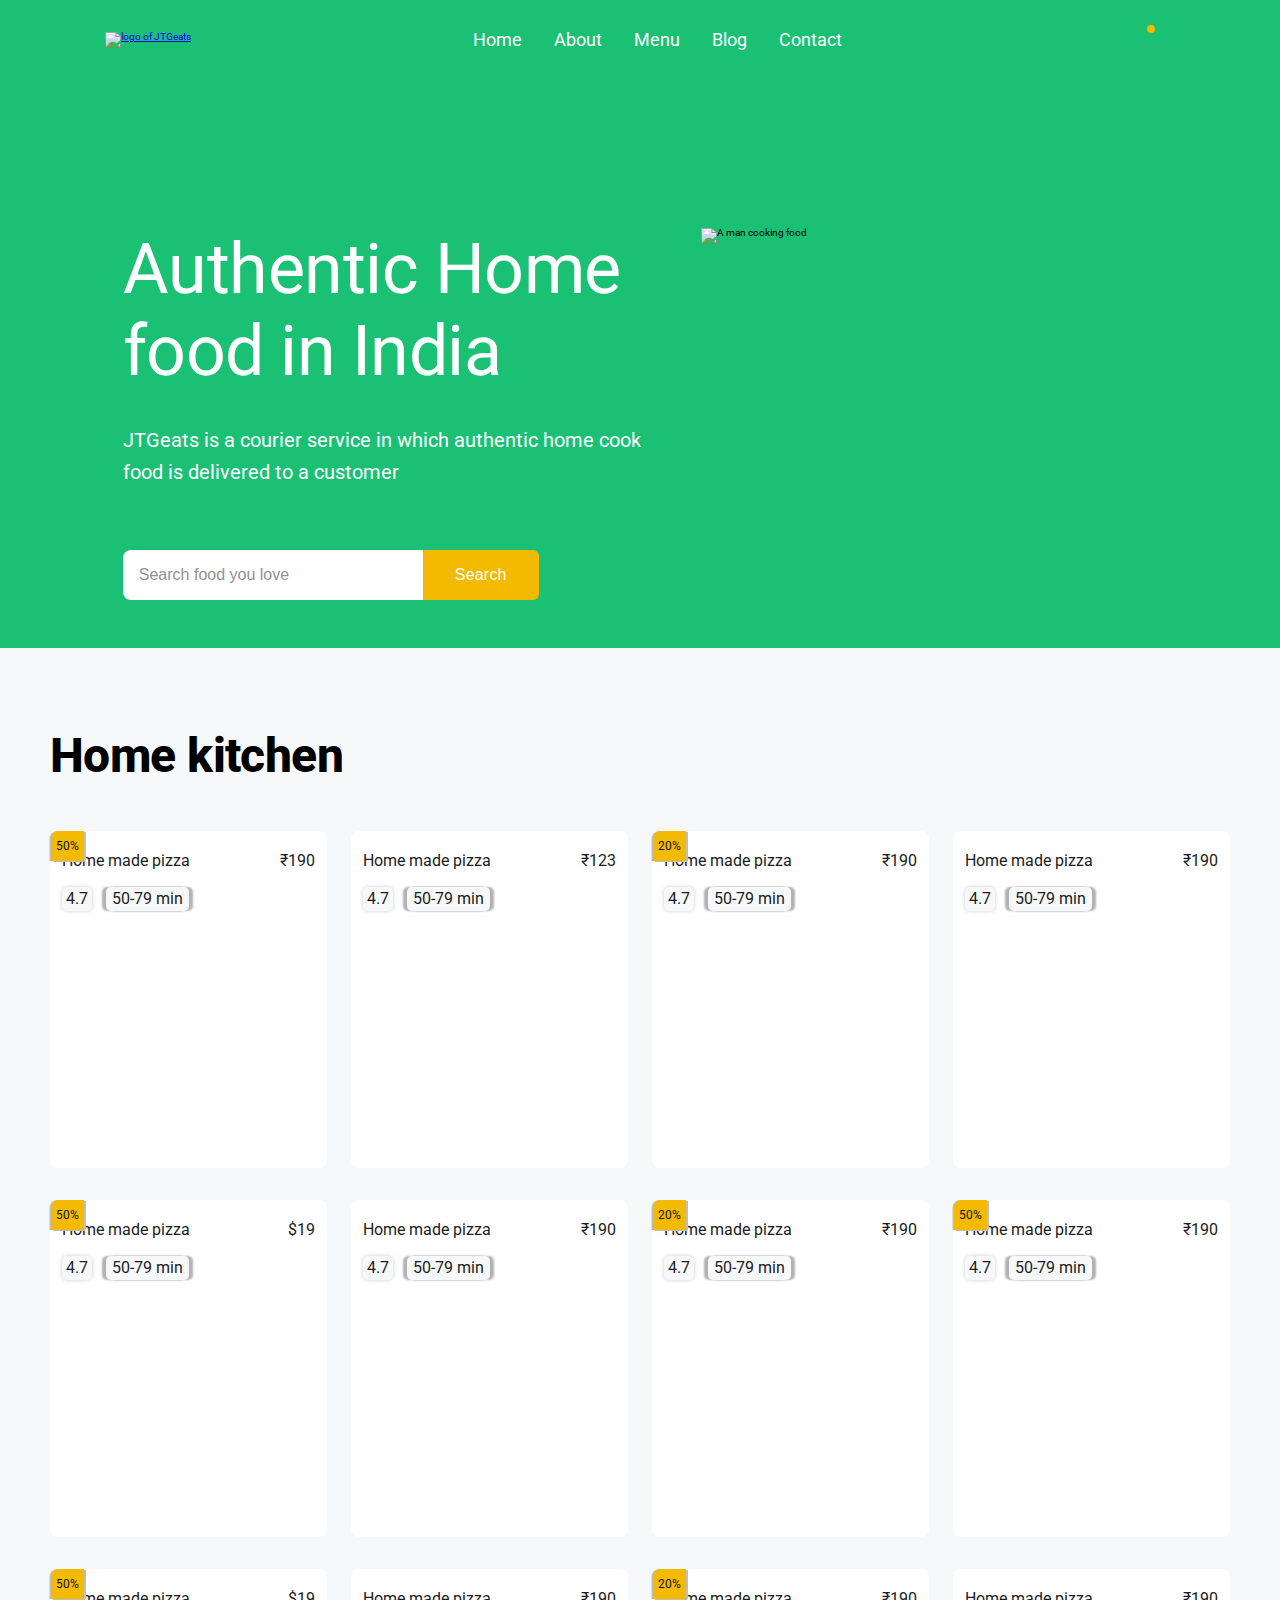
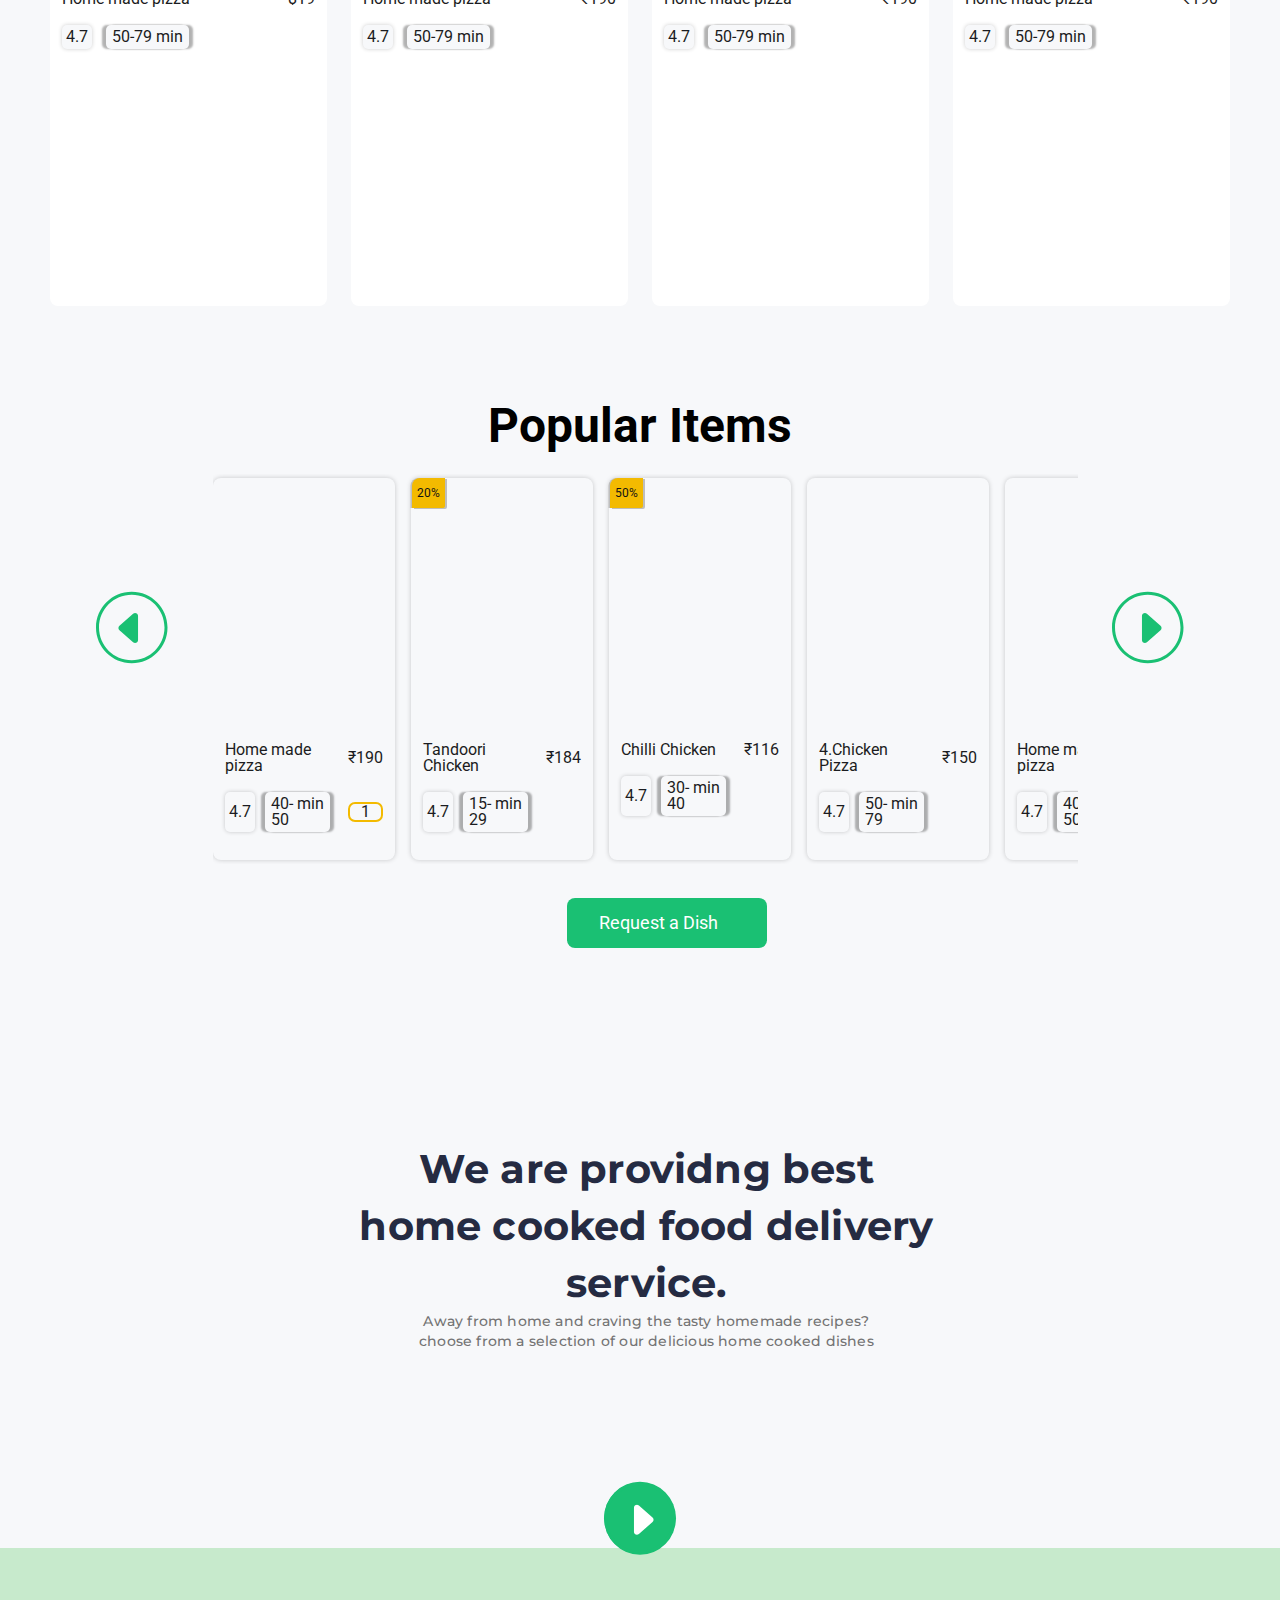
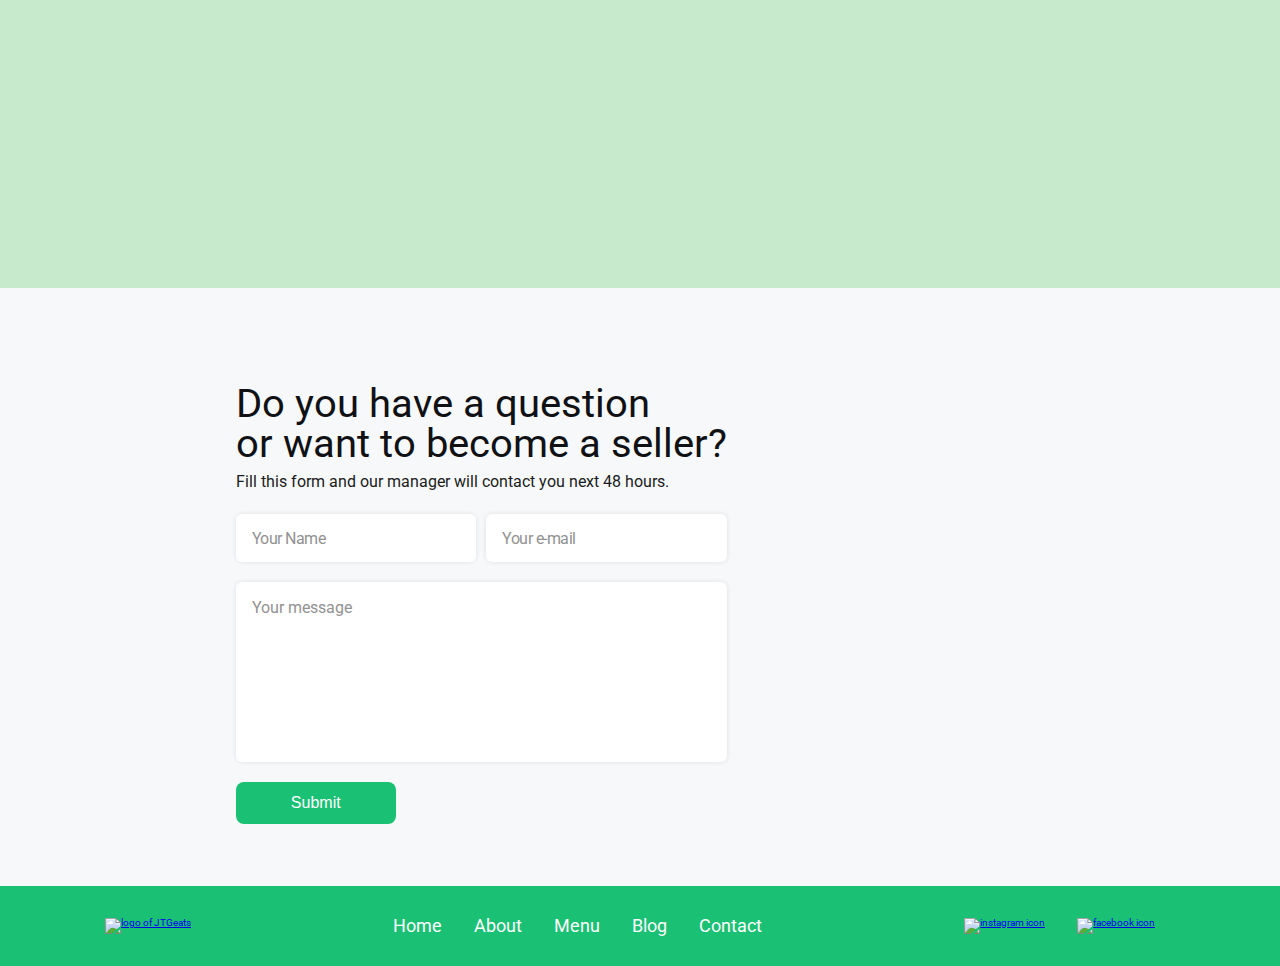
==== index.html @ e644f42d "Add files via upload" ====
<!DOCTYPE html>
<html lang="en">

<head>
  <meta charset="UTF-8" />
  <meta http-equiv="X-UA-Compatible" content="IE=edge" />
  <meta name="viewport" content="width=device-width, initial-scale=1.0" />
  <link rel="preconnect" href="https://fonts.googleapis.com" />
  <link rel="preconnect" href="https://fonts.gstatic.com" crossorigin />
  <link href='http://fonts.googleapis.com/css?family=Roboto:400,900,700,500,300,100' rel='stylesheet' type='text/css'>
  <title>JTGeats</title>
  <link rel="stylesheet" href="style.css" />
</head>

<body>
  <!-- header section -->
  <header class="header" id="home">
    <div>
    <a href="#"><img src="./icons/Logo.svg" alt=" logo of JTGeats" class="logo"></a>
    </div>
    <!-- NAVBAR -->
    <nav class="main-nav">
      <ul class="main-nav-list">
        <li><a class="main-nav-link" href="#">Home</a></li>
        <li><a class="main-nav-link" href="#">About</a></li>
        <li><a class="main-nav-link" href="#">Menu</a></li>
        <li><a class="main-nav-link" href="#">Blog</a></li>
        <li><a class="main-nav-link" href="#">Contact</a></li>
      </ul>
    </nav>
    <div>
      <ul class="cart_search-box">
        <li><a class="nav-search-box" href="#"><img src="./icons/Search.svg" alt=""></a></li>
        <li><a class="nav-cart-box" href="#"><img src="./icons/Cart.svg" alt=""></a></li>
      </ul>
    </div>
  </header>


  <!-- main function -->
  <main style="background: #F7F8FA;">

    <!-- LANDING PAGE -->
    <!-- character section -->
    <section class="character-section">
      <div class="character">
        <div class="character-text-box">
          <h1 class="main-line">Authentic Home food in India</h1>
          <p class="descripion">
            JTGeats is a courier service in which authentic home cook food is
            delivered to a customer
          </p>
          <div class="character-cta">
            <input placeholder="Search food you love" class="search-box" type="text" />
            <button class="btn">Search</input>
          </div>
        </div>

        <div class="character-img-box">
          <img class="character-image" src="./icons/cooking.svg" alt="A man cooking food" />
        </div>
      </div>
    </section>

    <section class="home-kitchen">
      <div class="container">
        <h2 class="heading-secondary">Home kitchen</h2>
      </div>

      <div class=" kitchen-items container">

        <div class="meal grid">
          <div class="item discount discount-50">
            <img class="meal-img" src="./images/home-made pizza-1.png" alt="" />
            <div class="meal-attribute">
              <p class="meal-title">Home made pizza</p>
              <p class="meal-price">₹190</p>
              <div class="meal-status">
                <p class="review">
                  <img src="./icons/star.svg" alt="">4.7
                </p>
                <p class="slide-time">
                  <span>50-79</span>
                  <span>min</span>
                </p>
              </div>
              <a href="#cart.html" class="add-cart-btn">
                <img src="./icons/plus.svg" alt="">
              </a>
            </div>
          </div>
          <div class="item">
            <img class="meal-img" src="./images/home-made pizza-2.png" alt="" />
            <div class="meal-attribute">
              <p class="meal-title">Home made pizza</p>
              <p class="meal-price">₹123</p>
              <div class="meal-status">
                <p class="review">
                  <img src="./icons/star.svg" alt="">4.7
                </p>
                <p class="time">50-79 min</p>
              </div>
              <a href="#cart.html" class="add-cart-btn">
                <img src="./icons/plus.svg" alt="">
              </a>
            </div>
          </div>
          <div class="item discount discount-20">
            <img class="meal-img" src="./images/home made-pizza-3.png" alt="" />
            <div class="meal-attribute">
              <p class="meal-title">Home made pizza</p>
              <p class="meal-price">₹190</p>
              <div class="meal-status">
                <p class="review">
                  <img src="./icons/star.svg" alt="">4.7
                </p>
                <p class="time">50-79 min</p>
              </div>
              <a href="#cart.html" class="add-cart-btn">
                <img src="./icons/plus.svg" alt="">
              </a>
            </div>
          </div>
          <div class="item ">
            <img class="meal-img" src="./images/home-made pizza-4.png" alt="" />
            <div class="meal-attribute">
              <p class="meal-title">Home made pizza</p>
              <p class="meal-price">₹190</p>
              <div class="meal-status">
                <p class="review">
                  <img src="./icons/star.svg" alt="">4.7
                </p>
                <p class="time">50-79 min</p>
              </div>
              <a href="#cart.html" class="add-cart-btn">
                <img src="./icons/plus.svg" alt="">
              </a>
            </div>
          </div>
          <div class="item discount discount-50">
            <img class="meal-img" src="./images/home-made pizza-5.png" alt="" />
            <div class="meal-attribute">
              <p class="meal-title">Home made pizza</p>
              <p class="meal-price">$19</p>
              <div class="meal-status">
                <p class="review">
                  <img src="./icons/star.svg" alt="">4.7
                </p>
                <p class="time">50-79 min</p>
              </div>
              <a href="#cart.html" class="add-cart-btn">
                <img src="./icons/plus.svg" alt="">
              </a>
            </div>
          </div>
          <div class="item">
            <img class="meal-img" src="./images/home-made pizza-6.png" alt="" />
            <div class="meal-attribute">
              <p class="meal-title">Home made pizza</p>
              <p class="meal-price">₹190</p>
              <div class="meal-status">
                <p class="review">
                  <img src="./icons/star.svg" alt="">4.7
                </p>
                <p class="time">50-79 min</p>
              </div>
              <a href="#cart.html" class="add-cart-btn">
                <img src="./icons/plus.svg" alt="">
              </a>
            </div>
          </div>
          <div class="item discount discount-20">
            <img class="meal-img" src="./images/home-made pizza-7.png" alt="" />
            <div class="meal-attribute">
              <p class="meal-title">Home made pizza</p>
              <p class="meal-price">₹190</p>
              <div class="meal-status">
                <p class="review">
                  <img src="./icons/star.svg" alt="">4.7
                </p>
                <p class="time">50-79 min</p>
              </div>
              <a href="#cart.html" class="add-cart-btn">
                <img src="./icons/plus.svg" alt="">
              </a>
            </div>
          </div>
          <div class="item discount discount-50">
            <img class="meal-img" src="./images/home-made pizza-4.png" alt="" />
            <div class="meal-attribute">
              <p class="meal-title">Home made pizza</p>
              <p class="meal-price">₹190</p>
              <div class="meal-status">
                <p class="review">
                  <img src="./icons/star.svg" alt="">4.7
                </p>
                <p class="time">50-79 min</p>
              </div>
              <a href="#cart.html" class="add-cart-btn">
                <img src="./icons/plus.svg" alt="">
              </a>
            </div>
          </div>
          <div class="item discount discount-50">
            <img class="meal-img" src="./images/home-made pizza-1.png" alt="" />
            <div class="meal-attribute">
              <p class="meal-title">Home made pizza</p>
              <p class="meal-price">$19</p>
              <div class="meal-status">
                <p class="review">
                  <img src="./icons/star.svg" alt="">4.7
                </p>
                <p class="time">50-79 min</p>
              </div>
              <a href="#cart.html" class="add-cart-btn">
                <img src="./icons/plus.svg" alt="">
              </a>
            </div>
          </div>
          <div class="item">
            <img class="meal-img" src="./images/home-made pizza-2.png" alt="" />
            <div class="meal-attribute">
              <p class="meal-title">Home made pizza</p>
              <p class="meal-price">₹190</p>
              <div class="meal-status">
                <p class="review">
                  <img src="./icons/star.svg" alt="">4.7
                </p>
                <p class="time">50-79 min</p>
              </div>
              <a href="#cart.html" class="add-cart-btn">
                <img src="./icons/plus.svg" alt="">
              </a>
            </div>
          </div>
          <div class="item discount discount-20">
            <img class="meal-img" src="./images/home-made pizza-7.png" alt="" />
            <div class="meal-attribute">
              <p class="meal-title">Home made pizza</p>
              <p class="meal-price">₹190</p>
              <div class="meal-status">
                <p class="review">
                  <img src="./icons/star.svg" alt="">4.7
                </p>
                <p class="time">50-79 min</p>
              </div>
              <a href="#cart.html" class="add-cart-btn">
                <img src="./icons/plus.svg" alt="">
              </a>
            </div>
          </div>
          <div class="item">
            <img class="meal-img" src="./images/home-made pizza-6.png" alt="" />
            <div class="meal-attribute">
              <p class="meal-title">Home made pizza</p>
              <p class="meal-price">₹190</p>
              <div class="meal-status">
                <p class="review">
                  <img src="./icons/star.svg" alt="">4.7
                </p>
                <p class="time">50-79 min</p>
              </div>
              <a href="#cart.html" class="add-cart-btn">
                <img src="./icons/plus.svg" alt="">
              </a>
            </div>
          </div>

        </div>
      </div>

      <div class="popular-item">
        <div class="heading-tertiary">
          <h2>Popular items</h2>
        </div>
        <div class="box">
          <div class="popular-items">
            <div class=" slide-item  slide-1">
              <img class="slide-meal-img" src="./images/home-made pizza-1.png" alt="" />
              <div class="slide-meal-attribute">
                <p class="slide-meal-title">Home made pizza</p>
                <p class="slide-meal-price">₹190</p>
                <div class="slide-meal-status">
                  <p class="review">
                    <img src="./icons/star.svg" alt="">4.7
                  </p>
                  <p class="slide-time">
                    <span>40-50</span>
                    <span>min</span>
                  </p>
                </div>
                <div class="add-to-cart">
                  <a href=""><img src="./icons/minus.svg" alt=""></a>
                  <span>1</span>
                  <a href="#cart.html" class="slide-add-cart-btn">
                    <img src="./icons/plus.svg" alt="">
                  </a>
                </div>
              </div>
            </div>

            <div class=" slide-item discount discount-20 slide-1">
              <img class="slide-meal-img" src="./images/tandoor.png" alt="" />
              <div class="slide-meal-attribute">
                <p class="slide-meal-title">Tandoori Chicken</p>
                <p class="slide-meal-price">₹184</p>
                <div class="slide-meal-status">
                  <p class="review">
                    <img src="./icons/star.svg" alt="">4.7
                  </p>
                  <p class="slide-time">
                    <span>15-29</span>
                    <span>min</span>
                  </p>
                </div>
                <a href="#cart.html" class="slide-add-cart-btn">
                  <img src="./icons/plus.svg" alt="">
                </a>
              </div>
            </div>

            <div class=" slide-item slide-1 discount discount-50">
              <img class="slide-meal-img" src="./images/tandoori chicken.png" alt="" />
              <div class="slide-meal-attribute">
                <p class="slide-meal-title">Chilli Chicken</p>
                <p class="slide-meal-price">₹116</p>
                <div class="slide-meal-status">
                  <p class="review">
                    <img src="./icons/star.svg" alt="">4.7
                  </p>
                  <p class="slide-time">
                    <span>30-40</span>
                    <span>min</span>
                  </p>
                </div>
                <a href="#cart.html" class="slide-add-cart-btn">
                  <img src="./icons/plus.svg" alt="">
                </a>
              </div>
            </div>

            <div class=" slide-item slide-1">
              <img class="slide-meal-img" src="./images/home-made pizza-2.png" alt="" />
              <div class="slide-meal-attribute">
                <p class="slide-meal-title">4.Chicken Pizza</p>
                <p class="slide-meal-price">₹150</p>
                <div class="slide-meal-status">
                  <p class="review">
                    <img src="./icons/star.svg" alt="">4.7
                  </p>
                  <p class="slide-time">
                    <span>50-79</span>
                    <span>min</span>
                  </p>
                </div>
                <a href="#cart.html" class="slide-add-cart-btn">
                  <img src="./icons/plus.svg" alt="">
                </a>
              </div>
            </div>

            <div class=" slide-item  slide-1">
              <img class="slide-meal-img" src="./images/home-made pizza-1.png" alt="" />
              <div class="slide-meal-attribute">
                <p class="slide-meal-title">Home made pizza</p>
                <p class="slide-meal-price">₹190</p>
                <div class="slide-meal-status">
                  <p class="review">
                    <img src="./icons/star.svg" alt="">4.7
                  </p>
                  <p class="slide-time">
                    <span>40-50</span>
                    <span>min</span>
                  </p>
                </div>
                <div class="add-to-cart">
                  <a href=""><img src="./icons/minus.svg" alt=""></a>
                  <span>1</span>
                  <a href="#cart.html" class="slide-add-cart-btn">
                    <img src="./icons/plus.svg" alt="">
                  </a>
                </div>
              </div>
            </div>

            <div class=" slide-item slide-1 discount discount-20">
              <img class="slide-meal-img" src="./images/home-made pizza-2.png" alt="" />
              <div class="slide-meal-attribute">
                <p class="slide-meal-title">5.Chicken Pizza</p>
                <p class="slide-meal-price">₹150</p>
                <div class="slide-meal-status">
                  <p class="review">
                    <img src="./icons/star.svg" alt="">4.7
                  </p>
                  <p class="time">50-79 min</p>
                </div>
                <a href="#" class="slide-add-cart-btn">
                  <img src="./icons/plus.svg" alt="">
                </a>
              </div>
            </div>
            <div class="left-slider">
              <span class="left">

                <svg class="circle circle-left" width="72" height="73" viewBox="0 0 72 73" fill="none"
                  xmlns="http://www.w3.org/2000/svg">
                  <path fill-rule="evenodd" clip-rule="evenodd"
                    d="M3 36.5C3 18.4127 17.6627 3.75 35.75 3.75C53.8373 3.75001 68.5 18.4127 68.5 36.5C68.5 54.5873 53.8373 69.25 35.75 69.25C17.6627 69.25 2.99999 54.5873 3 36.5ZM-4.50403e-06 36.5C-2.77794e-06 16.7558 16.0058 0.750003 35.75 0.750005C55.4942 0.750006 71.5 16.7558 71.5 36.5C71.5 56.2442 55.4942 72.25 35.75 72.25C16.0058 72.25 -6.23012e-06 56.2442 -4.50403e-06 36.5Z"
                    fill="" />
                </svg>
                <svg class="left-btn" width="21" height="31" viewBox="0 0 21 31" fill=""
                  xmlns="http://www.w3.org/2000/svg">
                  <path
                    d="M1.95939 17.7059C0.594848 16.5108 0.594847 14.3875 1.95939 13.1924L15.5966 1.24827C17.5361 -0.450387 20.5732 0.926898 20.5732 3.50505L20.5732 27.3932C20.5732 29.9714 17.5361 31.3487 15.5966 29.65L1.95939 17.7059Z"
                    fill="" />
                </svg>
              </span>
            </div>

            <div class="right-slider">
              <span class="right">
                <svg class="circle circle-right" width="72" height="73" viewBox="0 0 72 73" fill="none"
                  xmlns="http://www.w3.org/2000/svg">
                  <path fill-rule="evenodd" clip-rule="evenodd"
                    d="M3 36.5C3 18.4127 17.6627 3.75 35.75 3.75C53.8373 3.75001 68.5 18.4127 68.5 36.5C68.5 54.5873 53.8373 69.25 35.75 69.25C17.6627 69.25 2.99999 54.5873 3 36.5ZM-4.50403e-06 36.5C-2.77794e-06 16.7558 16.0058 0.750003 35.75 0.750005C55.4942 0.750006 71.5 16.7558 71.5 36.5C71.5 56.2442 55.4942 72.25 35.75 72.25C16.0058 72.25 -6.23012e-06 56.2442 -4.50403e-06 36.5Z"
                    fill="" />
                </svg>

                <!-- <img src="./icons/right.svg" class="right-btn" alt=""> -->
                <svg class="right-btn" width="21" height="31" viewBox="0 0 21 31" fill=""
                  xmlns="http://www.w3.org/2000/svg">
                  <path
                    d="M19.0406 13.2941C20.4052 14.4892 20.4052 16.6125 19.0406 17.8077L5.40338 29.7517C3.46393 31.4504 0.426783 30.0731 0.426783 27.495L0.426784 3.60678C0.426784 1.02863 3.46393 -0.348662 5.40338 1.34999L19.0406 13.2941Z"
                    fill="" />
                </svg>
              </span>
            </div>

          </div>
        </div>
      </div>

      <div class="order-dish-btn " style="margin: 0 0 0 41.3%">
        <a class="cta-btn" href="#home">Request a Dish</a>
      </div>
    </section>

    <section class="section-service">

      <div class=" section-serivces">
        <div class="service-box">

          <div class="service-description">
            <h2 class="heading-tertiary-h2">
              <span>We are providng best </span>
              <span>home cooked food delivery service.</span>
            </h2>

            <p class="our-service description">
              <span> Away from home and craving the tasty homemade recipes?</span>
              <span>
                choose from a selection of our delicious home cooked dishes
              </span>
            </p>
          </div>

          <div class="cover">

            <span class="right paused-btn">
              <svg class="circle circle-right filled-circle" width="72" height="73" viewBox="0 0 72 73" fill="none"
                xmlns="http://www.w3.org/2000/svg">
                <path fill-rule="evenodd" clip-rule="evenodd"
                  d="M3 36.5C3 18.4127 17.6627 3.75 35.75 3.75C53.8373 3.75001 68.5 18.4127 68.5 36.5C68.5 54.5873 53.8373 69.25 35.75 69.25C17.6627 69.25 2.99999 54.5873 3 36.5ZM-4.50403e-06 36.5C-2.77794e-06 16.7558 16.0058 0.750003 35.75 0.750005C55.4942 0.750006 71.5 16.7558 71.5 36.5C71.5 56.2442 55.4942 72.25 35.75 72.25C16.0058 72.25 -6.23012e-06 56.2442 -4.50403e-06 36.5Z"
                  fill="" />
              </svg>

              <!-- <img src="./icons/right.svg" class="right-btn" alt=""> -->
              <svg class="right-btn paused" width="21" height="31" viewBox="0 0 21 31" fill=""
                xmlns="http://www.w3.org/2000/svg">
                <path
                  d="M19.0406 13.2941C20.4052 14.4892 20.4052 16.6125 19.0406 17.8077L5.40338 29.7517C3.46393 31.4504 0.426783 30.0731 0.426783 27.495L0.426784 3.60678C0.426784 1.02863 3.46393 -0.348662 5.40338 1.34999L19.0406 13.2941Z"
                  fill="" />
              </svg>
            </span>


            <video class="cover-video" width="650" height="400">
              <source src="./videos/fresh home made.mp4" type="video/mp4">

            </video>

            <audio class="audio">
              <source src="./videos/audio.mp3" type="audio/mpeg">
            </audio>
          </div>
        </div>

      </div>
    </section>

    <section class="contact-us">
      <div class="contact-container">
        <div class="contact-left-section">
          <div class="contact">
            <h3 class="contact-heading"> <span>
                Do you have a question </span>
              <span>
                or want to become a seller?
              </span>
            </h3>


            <p class="contact-description description">
              Fill this form and our manager will contact you next 48 hours.
            </p>
          </div>

          <form action="">
            <input type="text" class="your-name" placeholder="Your Name">
            <input class="your-email" type="email" name="" id="" placeholder="Your e-mail">
            <!-- <input type="textarea" class="text-area" name="" id="" cols="30" rows="10"> -->
            <textarea class="text-area" name="" id="" placeholder="Your message"></textarea>
            <input type="submit" class="submit-btn">
          </form>
        </div>

        <div class="contact-right-section">
          <img src="./icons/Food delivery illustration.svg" alt="">

        </div>
      </div>

    </section>
  </main>

  <footer class="header">
    <a href="#"><img src="./icons/Logo.svg" alt=" logo of JTGeats" class="logo"></a>
    </div>

    <nav class="main-nav">
      <ul class="main-nav-list">
        <li><a class="main-nav-link" href="#">Home</a></li>
        <li><a class="main-nav-link" href="#">About</a></li>
        <li><a class="main-nav-link" href="#">Menu</a></li>
        <li><a class="main-nav-link" href="#">Blog</a></li>
        <li><a class="main-nav-link" href="#">Contact</a></li>
      </ul>
    </nav>
    <div>
      <ul class="cart_search-box">
        <li><a class="nav-search-box" href="https://www.facebook.com/" target="_blank"><img src="./icons/Facebook.svg"
              alt="instagram icon"></a></li>
        <li><a class="" href="https://www.instagram.com/" target="_blank"><img src="./icons/instagram.svg"
              alt="facebook icon"></a></li>
      </ul>
    </div>
  </footer>

  <div class="add-to-modal hidden container">

    <h2 class="heading-tertiary modal__heading"> Request a Dish</h2>
    <form class="modal__form">
      <div class="for-name">
        <label class="name-label">Name&sstarf;</label>
        <input placeholder="Enter name of the dish" class="dish-name" type="text" />
      </div>

      <div class=" for-url">
        <label class="image-label">Upload an image</label>
        <input placeholder="Paste the url" class="dish-name" type="url" />
      </div>

    </form>

    <div class="modal-btn">
      <button class="cancel-btn btn--close-modal">Cancel</button>
      <button class="modal-submit btn--close-modal submit-btn">Submit Request</button>
    </div>
  </div>
  <div class="overlay hidden"></div>




  <div class="cart-modal hidden">
    <img src="./icons/akar-icons_shopping-bag.svg" alt="">
    <h2 class="headint-tertiary">Cart is Empty</h2>
    <h3 class="headint-tertiary-1">Add some items to the card to checkout</h3>
    <button class="submit-btn back-to-menu">Back to menu</button>
  </div>


  <script src="script.js"></script>
</body>

</html>
---- style.css ----
/* 𝕄𝔸𝔻𝔼 𝔹𝕐 𝕄𝕌𝕂𝕌ℕ𝔻 𝕊ℍ𝕌𝕂𝕃𝔸 */


/* importing required fonts */

@import url('https://fonts.googleapis.com/css2?family=Montserrat:wght@700&display=swap');
@import url('https://fonts.googleapis.com/css2?family=Montserrat:wght@500&display=swap');

/* Global reset */
* {
  padding: 0;
  margin: 0;
  box-sizing: border-box;
}

html {
  /* user's browser font-size setting */
  font-size: 62.5%;
}

body {
  /* defaults */
  font-family: "Roboto", sans-serif;
  line-height: 1;
  font-weight: 400;

}

/*------------------------ COMPONENTs ----------------------------------*/

/* default container */
.container {
  max-width: 120rem;
  margin: 0 auto;
  padding: 0 1rem;
}

/* grid */
.grid {
  display: grid;
  grid-template-columns: repeat(auto-fit, minmax(277px, 1fr));
  align-items: center;
  gap: 24px;
}

/* Slogan line main heading  */
.main-line {
  color: #fff;
  font-size: 6.2rem;
  font-weight: 600;
  letter-spacing: -0.5px;
  line-height: 1.05;
  margin: 0 0 3.2rem 0;
}

.btn {
  display: inline-block;
  color: #fff;
  font-size: 1.6rem;
  letter-spacing: 0.2px;
  background-color: #f3ba00;
  border-radius: 0 6px 6px 0;
  border: 0;
  transition: background-color 0.3s;
}

::placeholder {
  font-size: 1.6rem;
  color: #929292;
}

input[type="text"]:focus {
  outline: none;
}

.discount {
  position: relative;
}

/* for 20% discount*/

.discount-20::before {
  content: "20%";
  font-size: 12px;
  line-height: 20px;
  font-weight: 400;
  color: #101115;
  display: inline-block;
  background-color: #f3ba00;
  padding: 0.5rem 0.5rem;
  left: 1px;
  position: absolute;
  border-radius: 8px 0 2px 0;
  z-index: 1;
  box-shadow: 2px 1px 0 0 #bebebe, -1.5px 0px 0 0 #bebebe;
}

/* for 50% discount */
.discount-50::before {
  content: "50%";
  font-size: 12px;
  line-height: 20px;
  font-weight: 400;
  color: #101115;
  display: inline-block;
  background-color: #f3ba00;
  padding: 0.5rem 0.5rem;
  left: 1px;
  position: absolute;
  border-radius: 8px 0 2px 0;
  z-index: 1;
  box-shadow: 2px 1px 0 0 #bebebe, -1.5px 0px 0 0 #bebebe;
}


/* -------------------------HEADER SECTION---------------------------- */

.header {
  background-color: #1ac073;
  display: flex;
  justify-content: space-between;
  align-items: center;
  height: 8rem;
  padding: 0 6.2rem;
  padding-left: 8.21vw;
  padding-right: 9.75vw;
}

.logo {
  height: 2.4rem;
}

.cart_search-box li,
.main-nav-list li {
  list-style: none;
}

.main-nav-list {
  display: flex;
  align-items: center;
  gap: 3.2rem;
  margin-bottom: 0;
}

.cart_search-box {
  display: flex;
  align-items: center;
  gap: 3.2rem;
  margin-bottom: 0;
}

.main-nav-link:link,
.main-nav-link:visited {
  font-size: 1.8rem;
  font-weight: 400;
  color: #fff;
  text-decoration: none;
  transition: all 0.3s;
}

.main-nav-link:hover,
.main-nav-link:active {
  color: #062e1c;
}

.nav-cart-box {
  position: relative;
}

.nav-cart-box::after {
  content: "";
  display: inline-block;
  width: 8px;
  height: 8px;
  background-color: #f3ba00;
  border-radius: 50%;
  position: absolute;
  right: 0px;
  top: -8.700000000000003px;
}


/*------------------------------------ LANDING PAGE----------------------- */

.character-section {
  background-color: #1ac073;
  padding: 4.8rem 4.8rem;
}

.character {
  max-width: 130rem;
  padding: 0 6.2rem;
  padding-right: 0rem;
  display: grid;
  margin-left: 1vw;
  margin-top: 100px;
  grid-template-columns: 1fr 1fr;
  align-items: flex-start;
  gap: 4.8rem;
}

.main-line {
  font-family: Roboto, sans-serif;
  font-weight: 400;
  font-size: 70px;
  line-height: 82px;
  color: #FFFFFF;
}

.character-image {
  width: 100%;
}

.descripion {
  font-size: 2rem;
  color: #fff;
  margin-bottom: 6.2rem;
  line-height: 1.6;
}

.search-box {
  border: 0;
  border-radius: 8px 0 0 8px;
  flex-basis: 30rem;
  padding: 1.6rem 0 1.6rem 1.6rem;
}

.character-cta {
  display: flex;
}

.character-cta button {
  padding: 16px 32px;
}


/*-------------------------------- HOME KITCHEN SECTION ----------------------------*/


.home-kitchen {
  background: #F7F8FA;
  padding: 9.6rem 0;
  padding-bottom: 200px;
}

.heading-secondary {
  font-family: 'Roboto';
  font-style: normal;
  font-weight: 800;
  font-size: 40px;
  line-height: 24px;
  letter-spacing: -0.012em;
  color: #000;
  font-size: 4.8rem;
  margin: 0 0 0 0rem;
}

.item {
  background: white;
  border-radius: 8px;
  width: 277px;
  height: 337px;
  transition: transform 0.2s;
}

.item:hover {
  transform: translateY(-4px);
  box-shadow: 0 0 10px 0 rgba(0, 0, 0, 0.25);

}

.meal {
  gap: 3.2rem 2.4rem;
  padding: -5.8rem;
  padding-top: 63px;
}

.meal-img {
  width: 100%;
}

.meal-title,
.meal-price {
  font-size: 1.6rem;
}

.meal-attribute {
  color: #1b1c21;
  display: grid;
  grid-template-columns: 2fr 1fr;
  align-items: center;
  row-gap: 1.8rem;
  padding: 1.2rem 1.2rem;
  font-size: 1.6rem;
  width: 100%;
}

.meal-status {
  display: flex;
  gap: 14px;
}

.review,
.time {
  border-radius: 5px;
  background-color: #f7f8fa;
}

.review {
  display: flex;
  align-items: center;
  padding: 2px 4px;
  box-shadow: 0px 0 4px 0 rgba(0, 0, 0, 0.2);
}

.time {
  display: inline-block;
  padding: 4px 6px;
  box-shadow: 4px 0 2px 0 rgba(0, 0, 0, 0.3), -4px 0 2px 0 rgba(0, 0, 0, 0.3);
}

.meal-price,
.add-cart-btn {
  justify-self: end;
}

.add-cart-btn img {
  margin-right: 4px;
  width: 2.4rem;
}

.kitchen-items {
  margin-bottom: 9.6rem;
}

p,
div {
  margin-bottom: 0;
}

.slide-meal {
  gap: 3.2rem 2.4rem;
  padding: 3.2rem;
}

.slide-meal-img {
  height: 250px;
  display: inline-block;
}

.slide-item {
  box-shadow: 0 0 5px 0 rgba(0, 0, 0, 0.2);
  border-radius: 8px;
  transition: transform 0.2s;
  /* border: 2px solid red; */
  margin: 4px 0;
}

.slide-item:hover {
  transform: translateY(-4px);
}

.meal-title,
.meal-price {
  font-size: 1.6rem;
}

.slide-meal-attribute {
  color: #1b1c21;
  display: grid;
  grid-template-columns: 2fr 1fr;
  align-items: center;
  gap: 1.8rem 1.8rem;
  padding: 1.2rem 1.2rem;
  font-size: 1.6rem;
  min-width: 25%;
}

.slide-meal-status {
  display: flex;
  gap: 10px;
}

.slide-review,
.slide-time {
  border-radius: 5px;
  background-color: #f7f8fa;
}

.slide-review {
  display: flex;
  align-items: center;
  padding: 2px 4px;
  box-shadow: 0px 0 4px 0 rgba(0, 0, 0, 0.2);
}

.slide-time {
  display: flex;
  flex-wrap: nowrap;
  gap: 4px;
  padding: 4px 6px;
  box-shadow: 4px 0 2px 0 rgba(0, 0, 0, 0.3), -4px 0 2px 0 rgba(0, 0, 0, 0.3);
}

.add-to-cart {
  display: flex;
  justify-content: space-between;
  align-items: center;
  border: 2px solid #f3ba00;
  border-radius: 7px;
}

.slide-meal-price,
.slide-add-cart-btn {
  display: inline-block;
  justify-self: end;
}

.slide-add-cart-btn img {
  display: inline-block;
  width: 2.4rem;
  width: 100%;
}

.popular-items {
  display: flex;
  gap: 1.6rem;
  overflow: hidden;
  margin-left: 10px;
}


.box {
  margin: 0 auto;
  max-width: 87.5rem;
  height: 40rem;
}

.left-btn {
  position: absolute;
  right: 55%;
  top: 50%;
}

.left-btn {
  transform: translate(50%, -50%);
}

.left {
  display: inline-block;
  position: relative;
}

.left-slider {
  position: absolute;
  top: 40%;
  left: 9.6rem;
}

.right-btn {
  fill: #1ac073;
  position: absolute;
  right: 45%;
  top: 50%;
  transform: translate(50%, -50%);
}

.right {
  display: inline-block;
  position: relative;
}

.right-slider {
  position: absolute;
  right: 9.6rem;
  top: 40%;
}

.popular-item {
  position: relative;
}

.heading-tertiary,
.heading-tertiary h3 {
  text-transform: capitalize;
  font-size: 3.2rem;
  font-weight: 500;
  color: #000;
  text-align: center;
  margin-bottom: 2.4rem;
}

.heading-tertiary-h2 {
  font-family: 'Montserrat';
  font-style: normal;
  font-weight: 700;
  font-size: 40px;
  line-height: 57px;
  text-align: center;
  letter-spacing: 0.2px;
  color: #252B42;
}

.circle {
  fill: #1ac073;
}

.left-btn {
  fill: #1ac073;
}

.right-btn:hover,
.left-btn:hover {
  fill: white;
}

.filled-circle {
  background-color: #1ac073;
  border-radius: 50% 50%;
}

.order-dish-btn a:link,
.order-dish-btn a:visited {
  text-decoration: none;
  font-size: 1.8rem;
  color: #fff;
  width: 20rem;
  background-color: #1ac073;
  margin: 0 auto;
  padding: 1.6rem 3.2rem;
  border-radius: 8px;
  transition: background-color 700ms;
}

.order-dish-btn a:hover,
.order-dish-btn a:active {
  background-color: #107345;
}

.cta-btn {
  display: inline-block;
}

.order-dish-btn {
  display: inline-block;
  padding: 2.4rem 3.8rem 0 3.8rem;
  margin: 0 49rem;
}


/*------------------------------------- SERVICE SECTION ------------------------------------------*/


.service-description {
  display: flex;
  width: 65vw;
  flex-direction: column;
  justify-content: center;
  align-items: center;
  padding: 80px 9.6rem;
  padding-top: 0;
  position: absolute;
  top: -120%;
  left: 18%;
}

.our-service {
  font-family: 'Montserrat';
  font-style: normal;
  font-weight: 500;
  font-size: 14px;
  color: #737373;
  text-align: center;
  display: flex;
  flex-direction: column;
  line-height: 2rem;
  letter-spacing: 0.2px;
}

.cover {
  position: relative;
  height: 34rem;
  background-color: #c7eacc;
  margin: 4.8rem 0 0 0;
}

video {
  position: absolute;
  left: 50.5%;
  top: -125%;

  transform: translate(-50%, 50%);
}

.service-box {
  position: relative;
}

.section-service {
  margin-top: 40rem;
}

.service-description h2 {
  display: flex;
  flex-direction: column;
}

.paused {
  fill: #fff;
}

.paused-btn {
  position: absolute;
  top: -25%;
  left: 50%;
  z-index: 1;
  opacity: 1;
  transform: translate(-50%, 25%);
}

.pause {
  opacity: 0;
}


/*----------------------------------------- CONTACT US SECTION----------------------------------- */


.contact-us {
  background-color: #f7f8fa;
  padding: 9.6rem 0 6.2rem 6.2rem;
}

.contact {
  display: flex;
  flex-direction: column;
  gap: 1rem;
}

.contact-heading {
  font-size: 4rem;
  font-weight: 400;
  margin: 0;
  color: #101115;
  display: flex;
  flex-direction: column;
}

.contact-description {
  font-size: 1.6rem;
  color: #1b1c21;
}

.contact-left-section {
  display: flex;
  gap: 2.4rem;
  flex-direction: column;
}

form {
  display: grid;
  grid-template-columns: repeat(2, 1fr);
  gap: 2rem 1rem;
}

.your-name,
.your-email,
.text-area {
  font-family: 'Roboto';
  font-size: 1.6rem;
  padding: 0.8rem 1.6rem;
  outline: none;
  border-radius: 6px;
  box-shadow: 0 0 5px 0 rgba(0, 0, 0, 0.1);
  border: 0;
}

.your-name::placeholder,
.your-email::placeholder {
  font-size: 1.6rem;
  letter-spacing: -0.5px;
}

.your-name,
.your-email {
  height: 4.8rem;
}

.text-area {
  height: 18rem;
  grid-column: 1/-1;
  padding: 1.6rem 0 0 01.6rem;
  resize: none;
}

.submit-btn {
  text-decoration: none;
  font-size: 1.6rem;
  color: #fff;
  width: 16rem;
  background-color: #1ac073;
  padding: 1.2rem 2.4rem;
  border-radius: 8px;
  border: none;
}

.contact-right-section img {
  margin-left: 3.2rem;
  width: 80%;
}

.contact-right-section {
  justify-self: end;
}

.contact-container {
  display: flex;
  justify-content: space-around;
  align-items: center;
}

/*--------------------------------------request a dish modal----------------------------------- */

.add-to-modal {
  position: absolute;
  top: 13%;
  left: 50%;
  z-index: 2;
  background-color: #fff;

  transform: translate(-50%);
  border-radius: 16px;
  display: flex;
  flex-direction: column;
  align-items: center;
  gap: 8rem;
  width: 95vw;
  height: 61rem;
  box-shadow: 0 0 5px 0 rgba(0, 0, 0, 0.2);
}

.modal__form {
  width: 80%;
  display: flex;
  flex-direction: column;
  gap: 3.2rem;
}

.for-name {
  display: flex;
  flex-direction: column;
  gap: 4px;
}

.dish-name {
  font-size: 1.6rem;
  padding: 0.8rem 1.6rem;
  outline: none;
  border-radius: 8px;
  border: 0;
}

.for-name label,
.for-url label {
  font-weight: 400;
  font-size: 1.8rem;
}

.for-name input,
.for-url input {
  padding: 1.2rem 1.2rem;
  background-color: #f2f2f2;
  flex-grow: 1;
}

.for-url {
  display: flex;
  flex-direction: column;
  gap: 4px;
}

.for .modal__form input[text] {
  padding: 2rem 2rem;
}

.modal-btn {
  display: flex;
  gap: 2rem;
}

label {
  margin-bottom: 0;
}

.cancel-btn {
  display: inline-block;
  height: 5rem;
  width: 18.4rem;
  padding: 0 2rem;
  background-color: #f7f8fa;
  color: #1ac073;
  font-size: 1.6rem;
  border: 3px solid #1ac073;
  border-radius: 8px;
}

.modal-submit {
  display: inline-block;
  width: 50%;
}

.modal__heading {
  padding-top: 83px;
  display: absolute;
  top: -100%;
  margin: 0;
}

.hidden {
  visibility: hidden;
  opacity: 0;
}

.overlay {
  position: fixed;
  top: 0;
  left: 0;
  width: 100%;
  height: 100%;
  background-color: rgba(0, 0, 0, 0.35);
  backdrop-filter: blur(0.5px);
  z-index: 1;
  transition: all 0.3s;
}

.cart-modal {


  position: absolute;
  top: 13%;
  left: 50%;
  z-index: 2;

  background-color: #fff;
  transform: translate(-50%);
  width: 80%;
  height: 85%;

  border-radius: 16px;
  display: flex;
  flex-direction: column;
  align-items: center;
  gap: 3rem;
  box-shadow: 0 0 5px 0 rgba(0, 0, 0, 0.2);
}

.cart-modal>img {
  padding-top: 100px;
}

.headint-tertiary {
  font-family: 'Roboto';
  font-style: normal;
  font-weight: 500;
  font-size: 40px;
  line-height: 20px;
  color: black;
}

.headint-tertiary-1 {
  font-family: 'Roboto';
  font-style: normal;
  font-weight: 400;
  font-size: 2rem;
  line-height: 20px;
  letter-spacing: -0.012em;
  color: #AAA7A7;
}


/* ---------------------------------------MEDIA QUERIES------------------------- */

@media only screen and (max-width: 767px) {
  .main-nav .main-nav-list {
    height: 120px;
    flex-direction: column;
    text-align: center;
  }
}

@media (max-width: 715px) {
  .box {
    display: flex;
    justify-content: center;
    align-items: center;
  }
}

@media (max-width: 715px) {
  .container {
    display: flex;
    justify-content: center;
    align-items: center;
  }
}
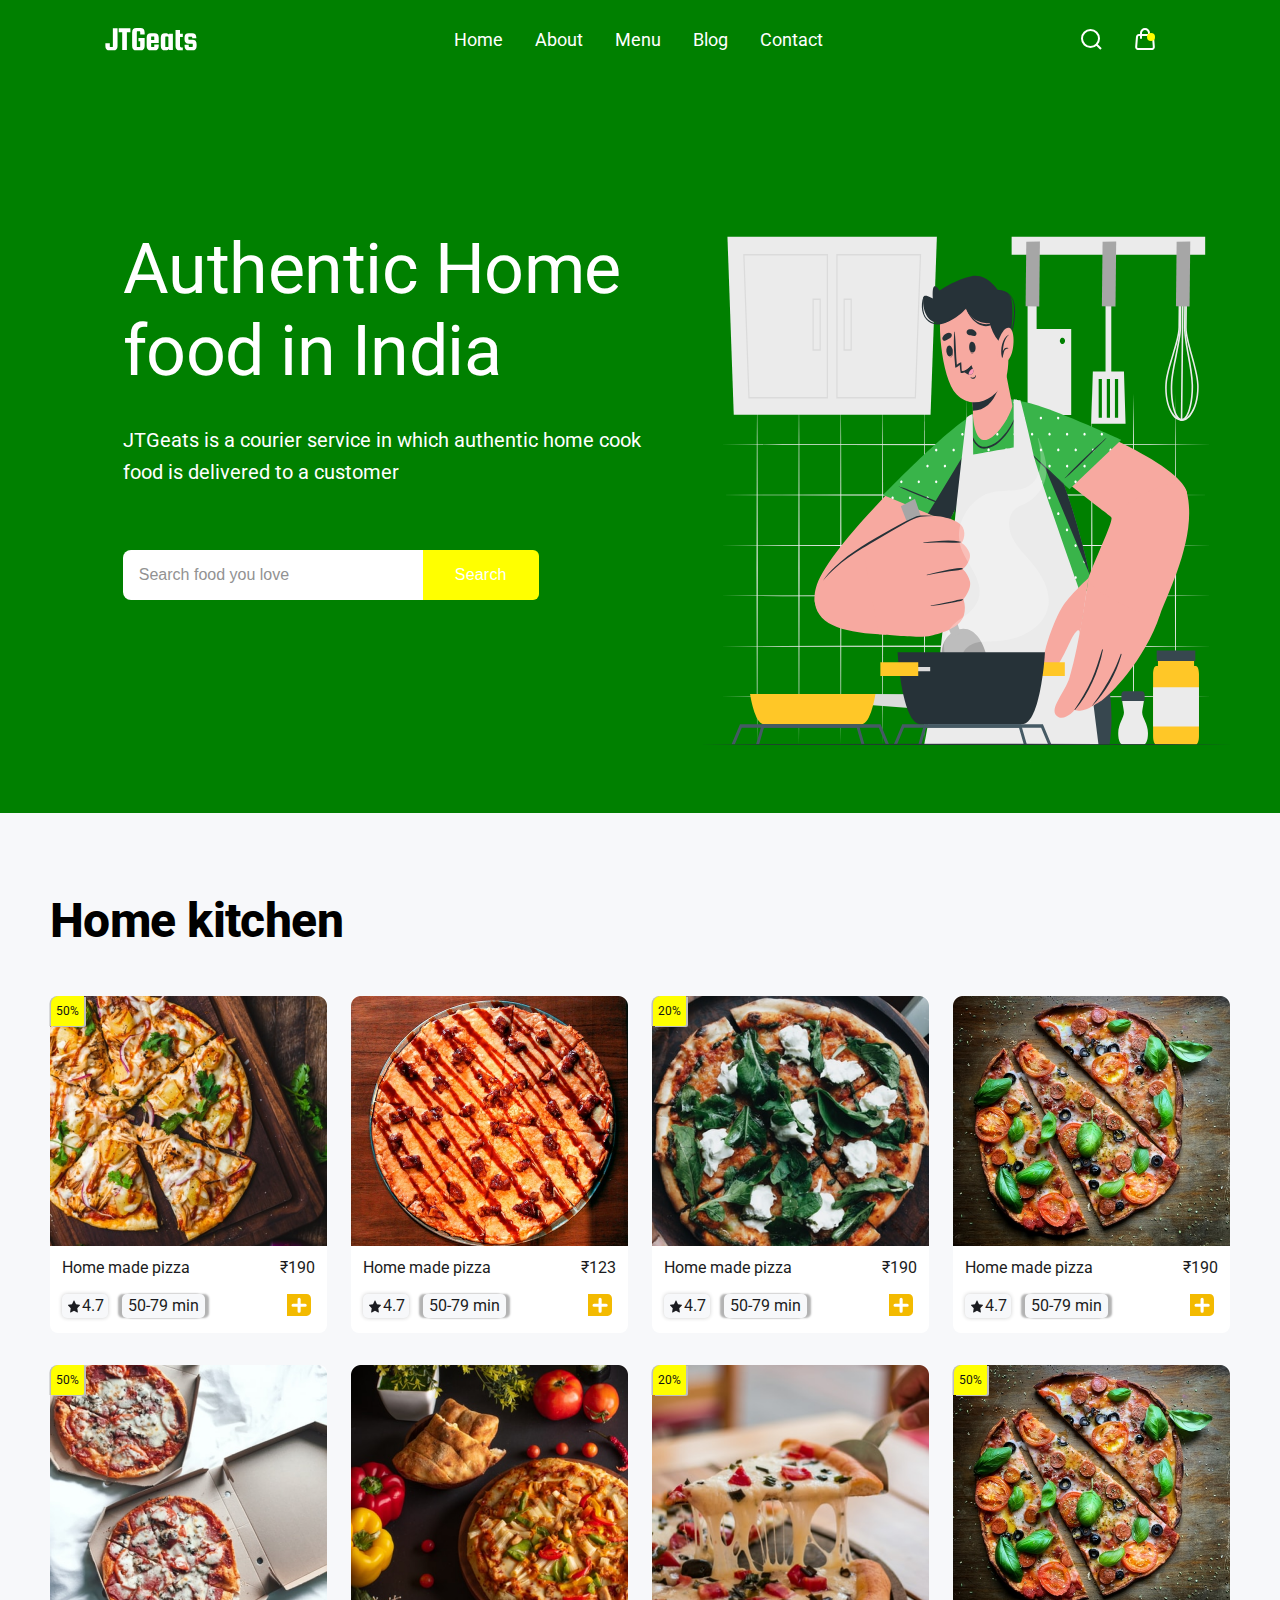
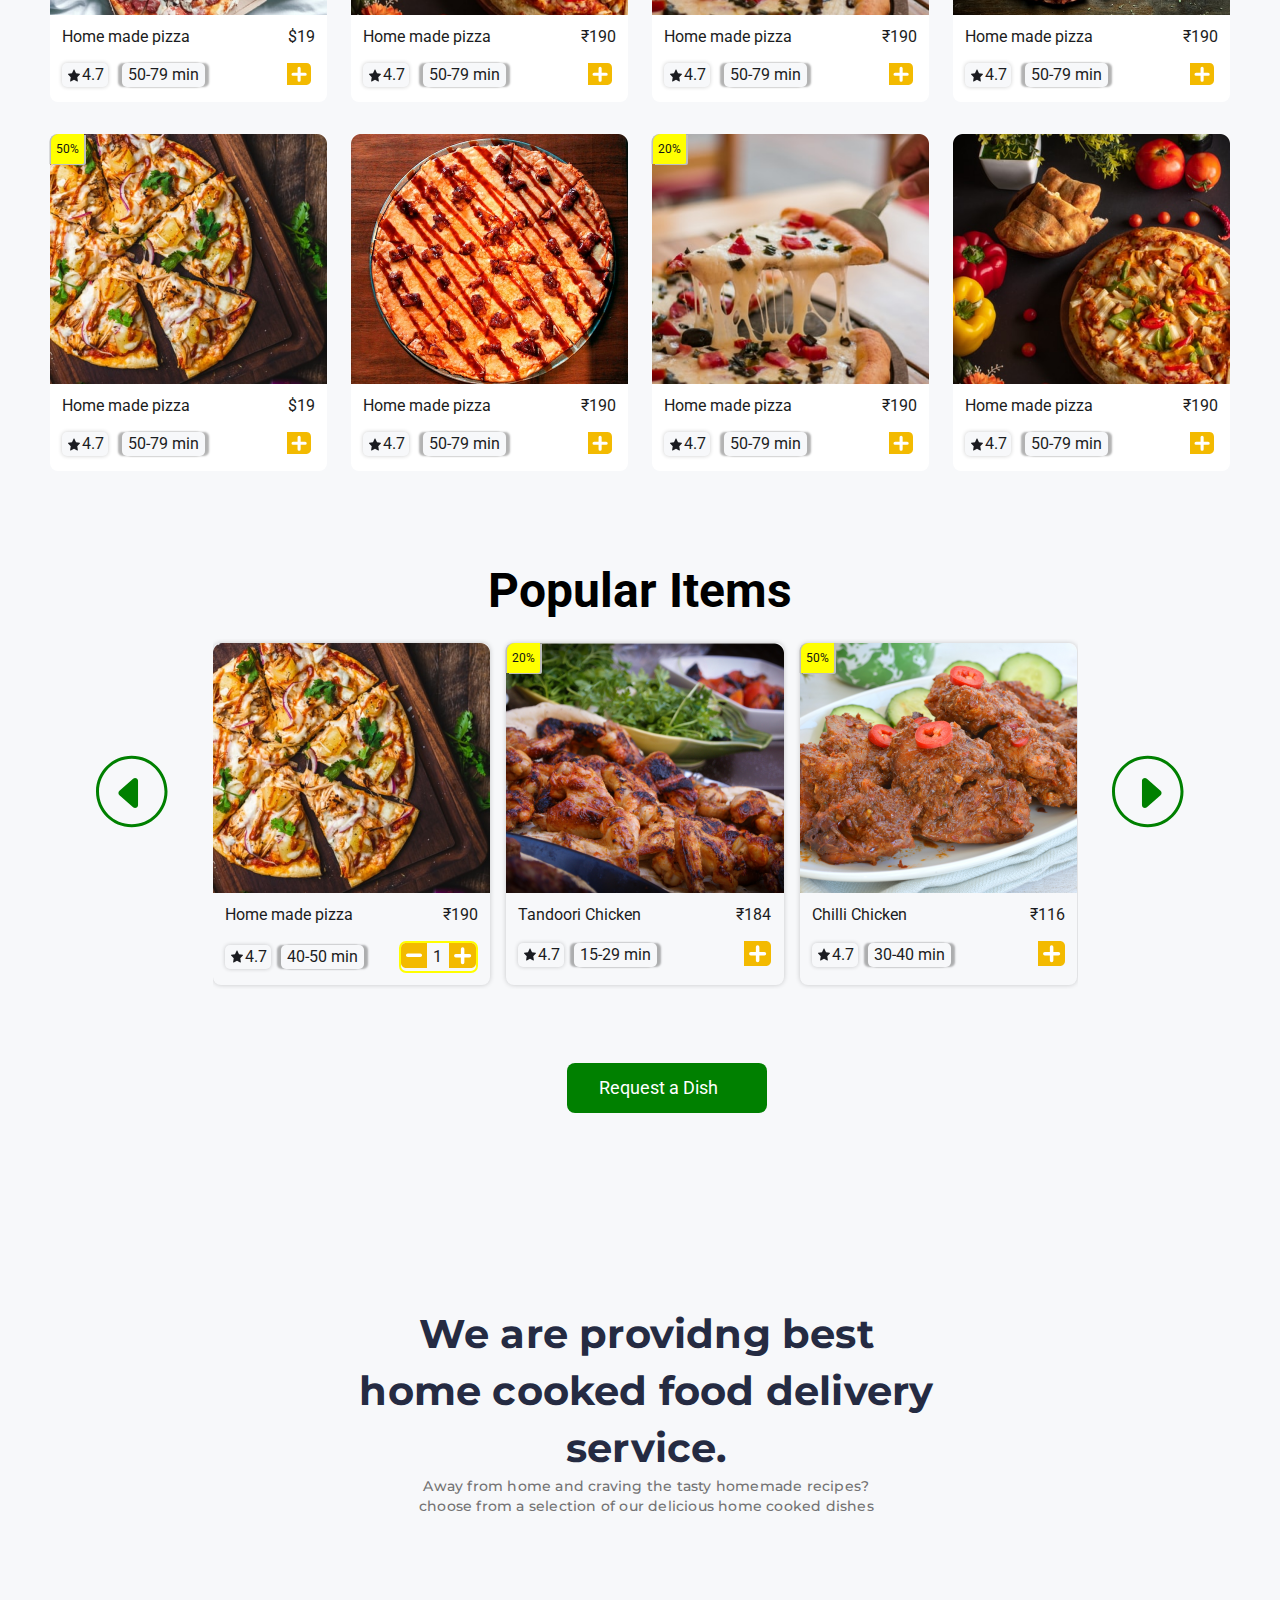
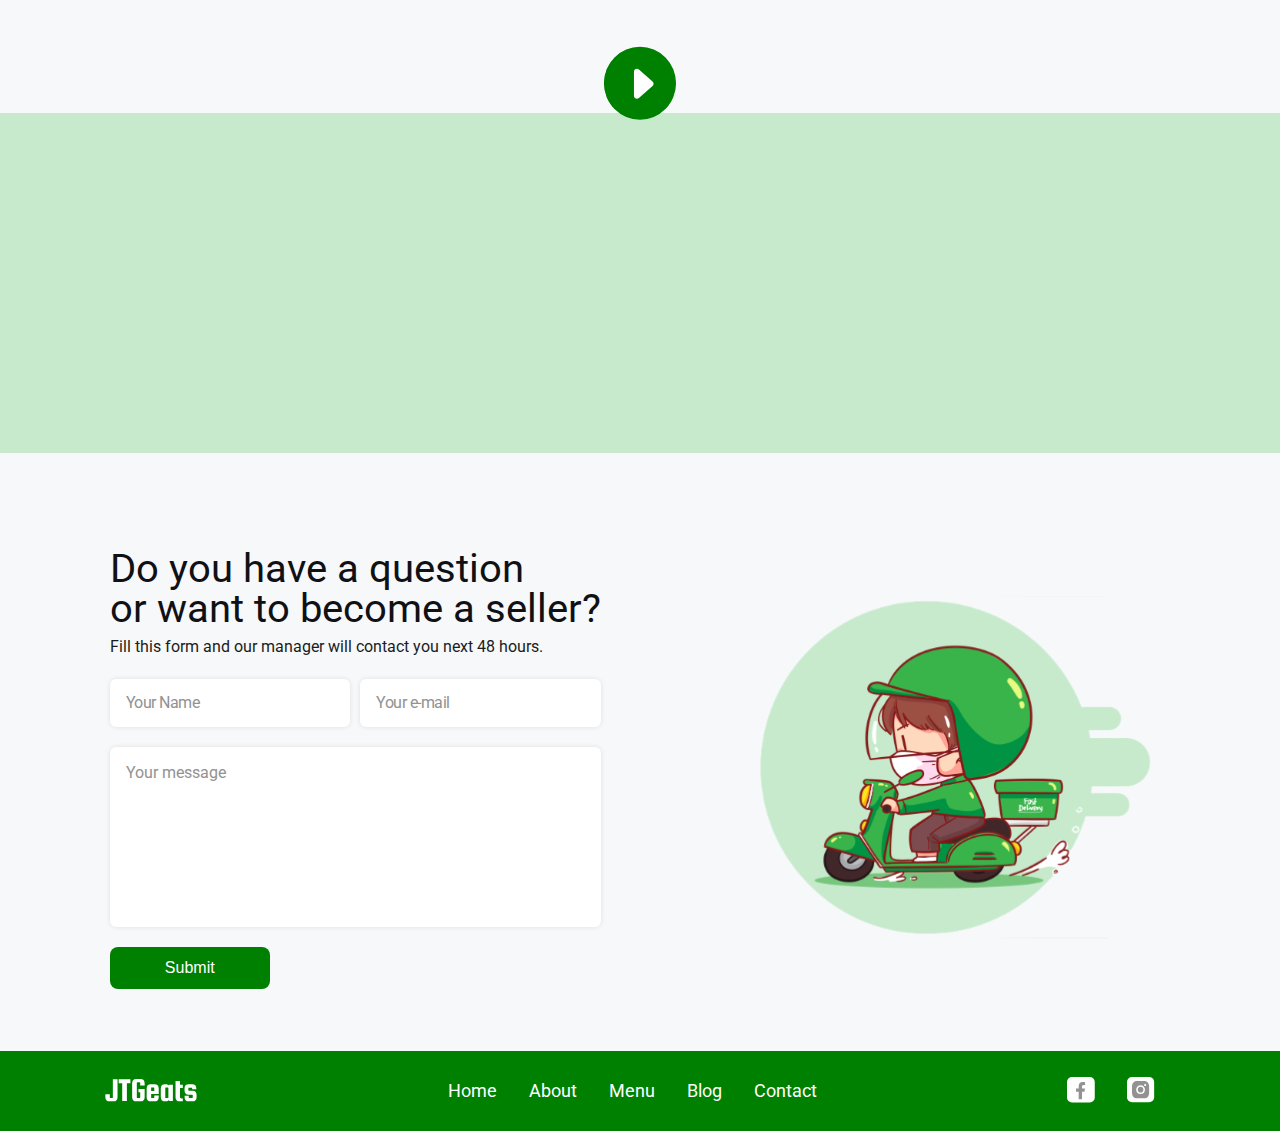
==== commit dabb7981: "new" ====
--- a/index.html
+++ b/index.html
@@ -13,6 +13,11 @@
 </head>
 
 <body>
+  <!-- 
+ --BGCOLOR: #1ac073;
+  --YELLOW: #f3ba00;
+
+   -->
   <!-- header section -->
   <header class="header" id="home">
     <div>
--- a/style.css
+++ b/style.css
@@ -25,6 +25,30 @@
   font-weight: 400;
 
 }
+
+/* || global variable */
+
+nav a:link, nav a:visited{
+  color: red;
+}
+nav :where(a:link, a:visited){
+  color: red;
+}
+
+@media screen and (prefers-color-scheme: dark) {
+  :root{
+    --BGCOLOR: black;
+    --YELLOWCOLOR: red;
+  }
+}
+@media screen and (prefers-color-scheme: light) {
+  :root{
+    --BGCOLOR: green;
+    --YELLOWCOLOR: yellow;
+  }
+}
+
+
 
 /*------------------------ COMPONENTs ----------------------------------*/
 
@@ -58,7 +82,7 @@
   color: #fff;
   font-size: 1.6rem;
   letter-spacing: 0.2px;
-  background-color: #f3ba00;
+  background-color: var(--YELLOWCOLOR);
   border-radius: 0 6px 6px 0;
   border: 0;
   transition: background-color 0.3s;
@@ -86,7 +110,7 @@
   font-weight: 400;
   color: #101115;
   display: inline-block;
-  background-color: #f3ba00;
+  background-color: var(--YELLOWCOLOR);
   padding: 0.5rem 0.5rem;
   left: 1px;
   position: absolute;
@@ -103,7 +127,7 @@
   font-weight: 400;
   color: #101115;
   display: inline-block;
-  background-color: #f3ba00;
+  background-color: var(--YELLOWCOLOR);
   padding: 0.5rem 0.5rem;
   left: 1px;
   position: absolute;
@@ -116,7 +140,7 @@
 /* -------------------------HEADER SECTION---------------------------- */
 
 .header {
-  background-color: #1ac073;
+  background-color: var(--BGCOLOR);
   display: flex;
   justify-content: space-between;
   align-items: center;
@@ -172,7 +196,7 @@
   display: inline-block;
   width: 8px;
   height: 8px;
-  background-color: #f3ba00;
+  background-color: var(--YELLOWCOLOR);
   border-radius: 50%;
   position: absolute;
   right: 0px;
@@ -183,7 +207,7 @@
 /*------------------------------------ LANDING PAGE----------------------- */
 
 .character-section {
-  background-color: #1ac073;
+  background-color: var(--BGCOLOR);
   padding: 4.8rem 4.8rem;
 }
 
@@ -406,7 +430,7 @@
   display: flex;
   justify-content: space-between;
   align-items: center;
-  border: 2px solid #f3ba00;
+  border: 2px solid var(--YELLOWCOLOR);
   border-radius: 7px;
 }
 
@@ -458,7 +482,7 @@
 }
 
 .right-btn {
-  fill: #1ac073;
+  fill: var(--BGCOLOR);
   position: absolute;
   right: 45%;
   top: 50%;
@@ -502,11 +526,11 @@
 }
 
 .circle {
-  fill: #1ac073;
+  fill: var(--BGCOLOR);
 }
 
 .left-btn {
-  fill: #1ac073;
+  fill: var(--BGCOLOR);
 }
 
 .right-btn:hover,
@@ -515,7 +539,7 @@
 }
 
 .filled-circle {
-  background-color: #1ac073;
+  background-color: var(--BGCOLOR);
   border-radius: 50% 50%;
 }
 
@@ -525,7 +549,7 @@
   font-size: 1.8rem;
   color: #fff;
   width: 20rem;
-  background-color: #1ac073;
+  background-color: var(--BGCOLOR);
   margin: 0 auto;
   padding: 1.6rem 3.2rem;
   border-radius: 8px;
@@ -698,7 +722,7 @@
   font-size: 1.6rem;
   color: #fff;
   width: 16rem;
-  background-color: #1ac073;
+  background-color: var(--BGCOLOR);
   padding: 1.2rem 2.4rem;
   border-radius: 8px;
   border: none;
@@ -798,9 +822,9 @@
   width: 18.4rem;
   padding: 0 2rem;
   background-color: #f7f8fa;
-  color: #1ac073;
-  font-size: 1.6rem;
-  border: 3px solid #1ac073;
+  color: var(--BGCOLOR);
+  font-size: 1.6rem;
+  border: 3px solid var(--BGCOLOR);
   border-radius: 8px;
 }
 
